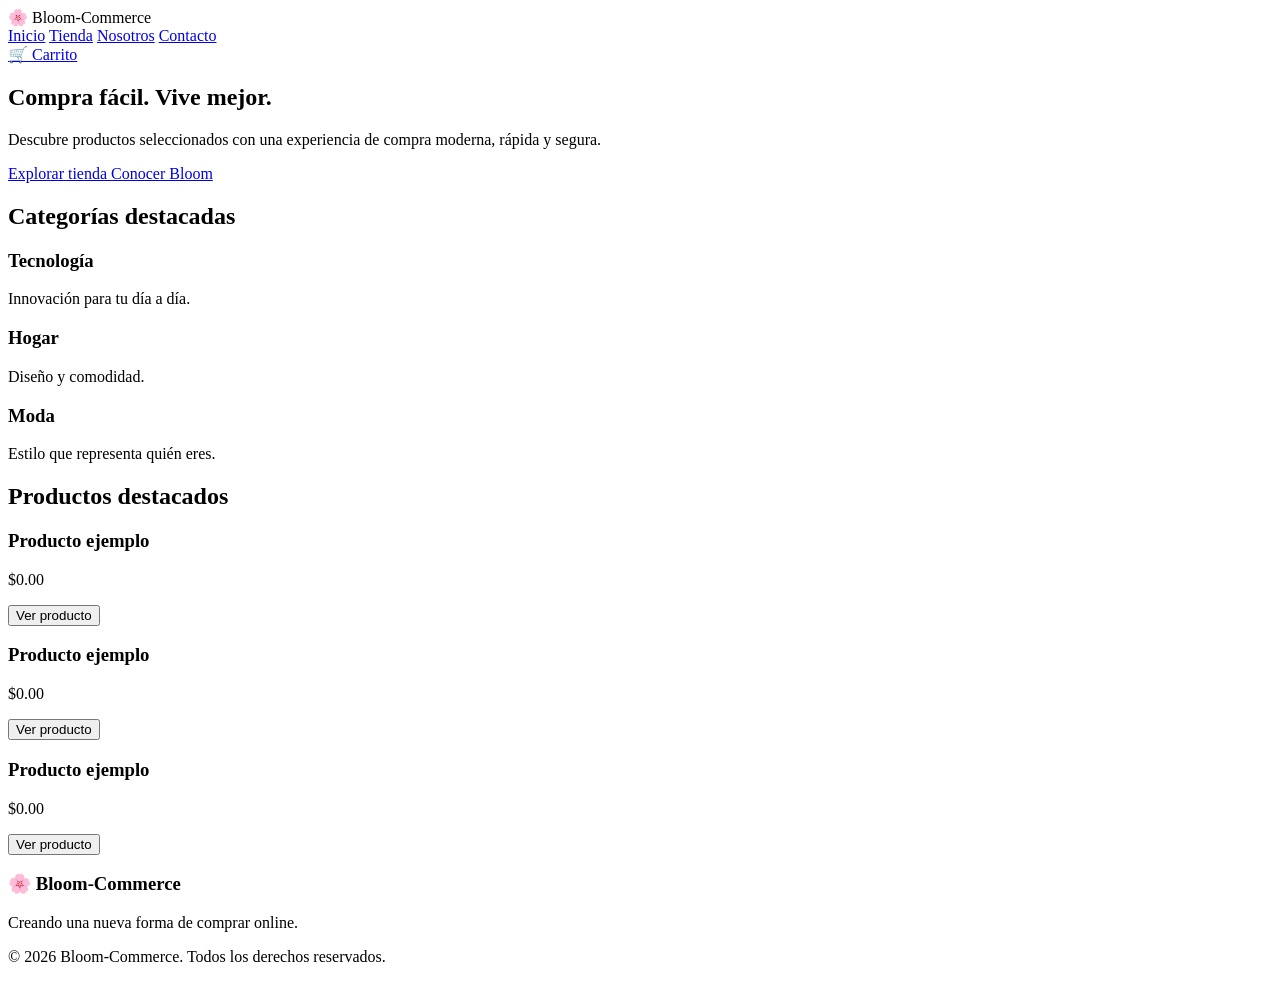
==== index.html @ c32424cb "Crear pagina principal Blomm-Commerce" ====
<!DOCTYPE html>
<html lang="es">
<head>
    <meta charset="UTF-8">
    <meta name="viewport" content="width=device-width, initial-scale=1.0">

    <title>Bloom-Commerce | Tu tienda online</title>
    <meta name="description" content="Bloom-Commerce, una experiencia moderna de compras online.">

    <link rel="stylesheet" href="assets/css/variables.css">
    <link rel="stylesheet" href="assets/css/base.css">
    <link rel="stylesheet" href="assets/css/navbar.css">
    <link rel="stylesheet" href="assets/css/hero.css">
    <link rel="stylesheet" href="assets/css/buttons.css">
    <link rel="stylesheet" href="assets/css/footer.css">
</head>

<body>

<header class="navbar">
    <div class="logo">
        🌸 Bloom-Commerce
    </div>

    <nav>
        <a href="index.html">Inicio</a>
        <a href="tienda.html">Tienda</a>
        <a href="nosotros.html">Nosotros</a>
        <a href="contacto.html">Contacto</a>
    </nav>

    <div class="nav-actions">
        <a href="carrito.html">🛒 Carrito</a>
    </div>
</header>


<main>

<section class="hero">

    <div class="hero-content">

        <h1>
            Compra fácil.
            <span>Vive mejor.</span>
        </h1>

        <p>
            Descubre productos seleccionados con una experiencia
            de compra moderna, rápida y segura.
        </p>

        <div class="hero-buttons">
            <a class="btn-primary" href="tienda.html">
                Explorar tienda
            </a>

            <a class="btn-secondary" href="nosotros.html">
                Conocer Bloom
            </a>
        </div>

    </div>

</section>


<section class="categories">

    <h2>Categorías destacadas</h2>

    <div class="category-grid">

        <div class="category-card">
            <h3>Tecnología</h3>
            <p>Innovación para tu día a día.</p>
        </div>

        <div class="category-card">
            <h3>Hogar</h3>
            <p>Diseño y comodidad.</p>
        </div>

        <div class="category-card">
            <h3>Moda</h3>
            <p>Estilo que representa quién eres.</p>
        </div>

    </div>

</section>


<section class="products-preview">

    <h2>Productos destacados</h2>

    <div class="product-grid">

        <article class="product-card">
            <h3>Producto ejemplo</h3>
            <p>$0.00</p>
            <button>Ver producto</button>
        </article>

        <article class="product-card">
            <h3>Producto ejemplo</h3>
            <p>$0.00</p>
            <button>Ver producto</button>
        </article>

        <article class="product-card">
            <h3>Producto ejemplo</h3>
            <p>$0.00</p>
            <button>Ver producto</button>
        </article>

    </div>

</section>

</main>


<footer class="footer">

    <h3>🌸 Bloom-Commerce</h3>

    <p>
        Creando una nueva forma de comprar online.
    </p>

    <p>
        © 2026 Bloom-Commerce. Todos los derechos reservados.
    </p>

</footer>


<script src="assets/js/app.js"></script>

</body>
</html>
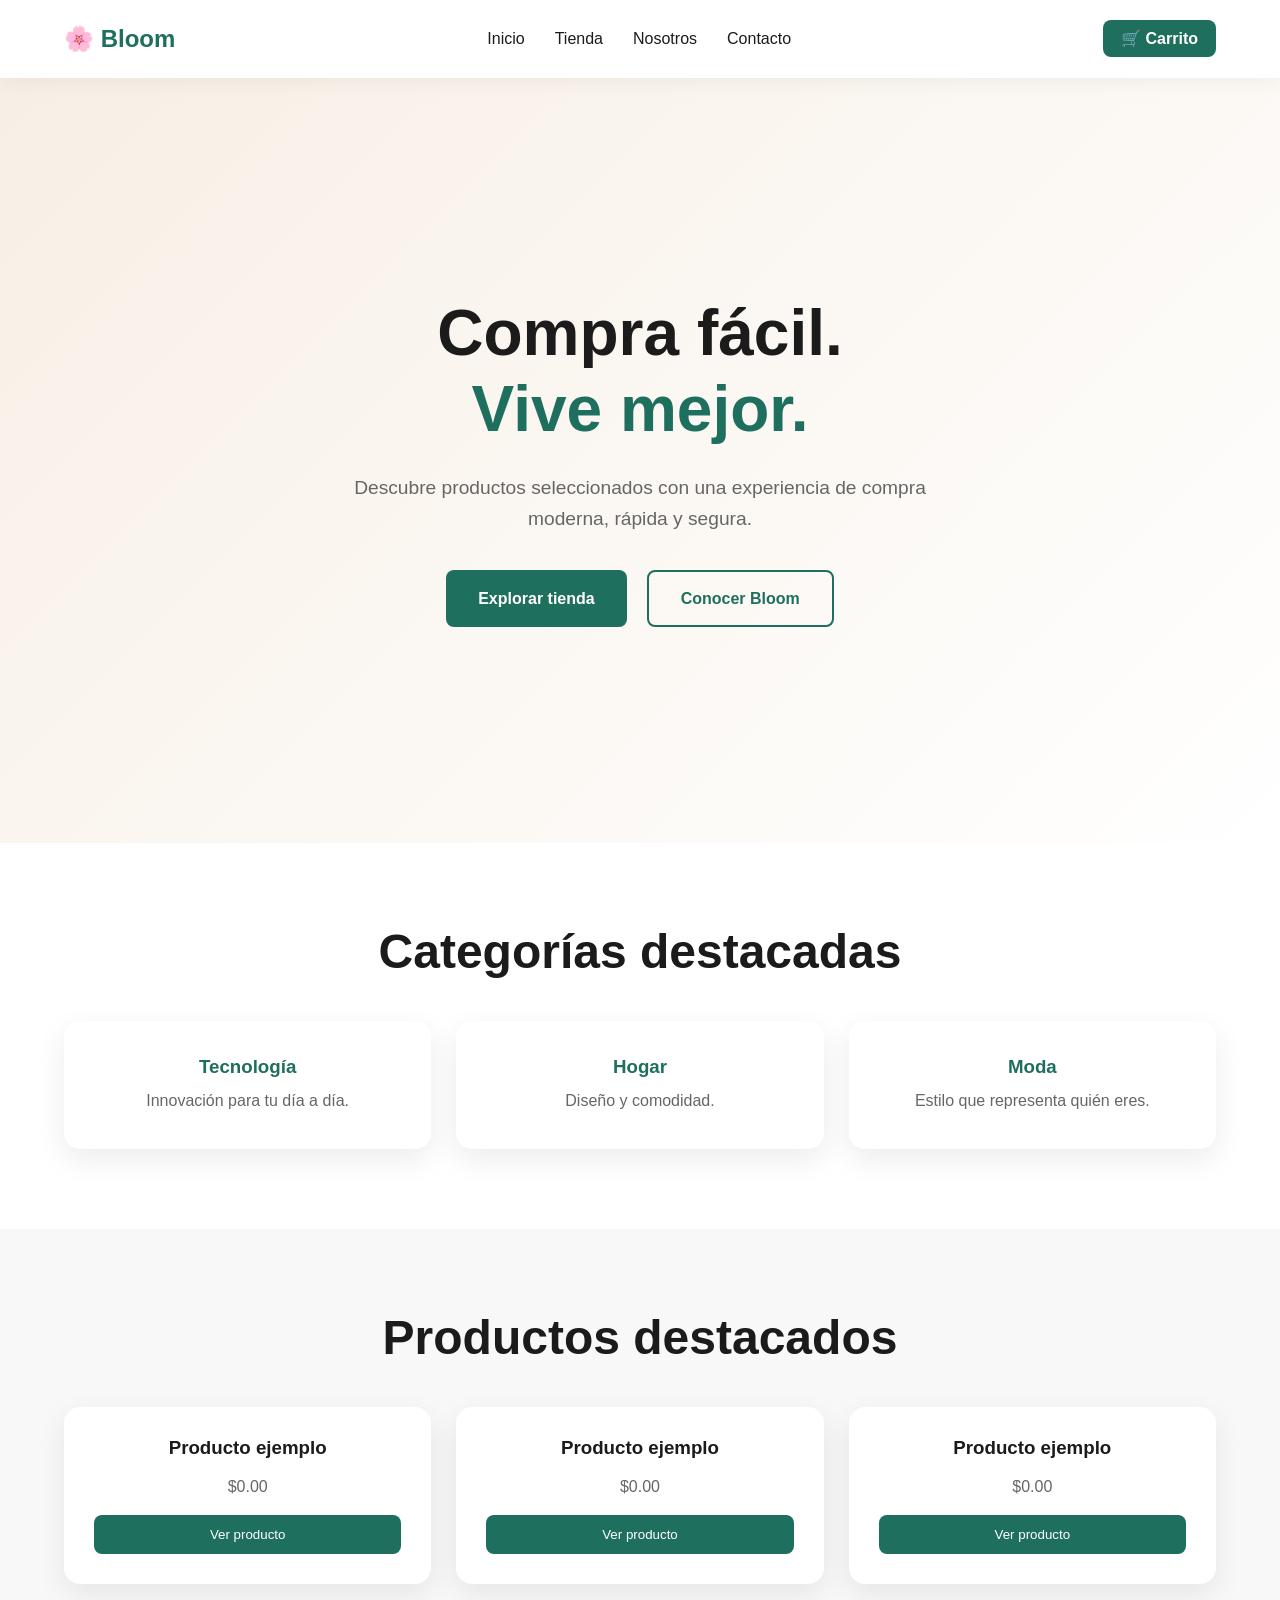
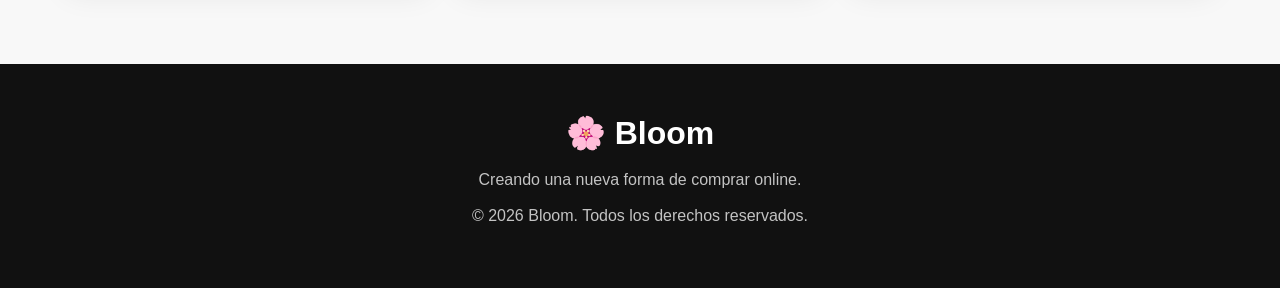
==== commit cbd580b6: "Crear diseño de tienda Bloom" ====
--- a/index.html
+++ b/index.html
@@ -4,14 +4,15 @@
     <meta charset="UTF-8">
     <meta name="viewport" content="width=device-width, initial-scale=1.0">
 
-    <title>Bloom-Commerce | Tu tienda online</title>
-    <meta name="description" content="Bloom-Commerce, una experiencia moderna de compras online.">
+    <title>Bloom | Tu tienda online</title>
+    <meta name="description" content="Bloom, una experiencia moderna de compras online.">
 
     <link rel="stylesheet" href="assets/css/variables.css">
     <link rel="stylesheet" href="assets/css/base.css">
     <link rel="stylesheet" href="assets/css/navbar.css">
     <link rel="stylesheet" href="assets/css/hero.css">
     <link rel="stylesheet" href="assets/css/buttons.css">
+    <link rel="stylesheet" href="assets/css/store.css">
     <link rel="stylesheet" href="assets/css/footer.css">
 </head>
 
@@ -19,7 +20,7 @@
 
 <header class="navbar">
     <div class="logo">
-        🌸 Bloom-Commerce
+        🌸 Bloom
     </div>
 
     <nav>
@@ -125,14 +126,14 @@
 
 <footer class="footer">
 
-    <h3>🌸 Bloom-Commerce</h3>
+    <h3>🌸 Bloom</h3>
 
     <p>
         Creando una nueva forma de comprar online.
     </p>
 
     <p>
-        © 2026 Bloom-Commerce. Todos los derechos reservados.
+        © 2026 Bloom. Todos los derechos reservados.
     </p>
 
 </footer>
--- a/assets/css/variables.css
+++ b/assets/css/variables.css
@@ -0,0 +1,42 @@
+:root {
+
+    /* Colores principales Bloom-Commerce */
+    --primary-color: #1f6f5f;
+    --secondary-color: #d8b36a;
+    --accent-color: #f7efe5;
+
+    --background-color: #ffffff;
+    --surface-color: #f8f8f8;
+
+    --text-color: #1b1b1b;
+    --text-light: #666666;
+
+    /* Estados */
+    --success-color: #2e8b57;
+    --danger-color: #c0392b;
+
+
+    /* Tipografía */
+    --font-main: "Inter", Arial, sans-serif;
+
+
+    /* Tamaños */
+    --container-width: 1200px;
+
+
+    /* Bordes */
+    --radius-small: 8px;
+    --radius-medium: 16px;
+    --radius-large: 24px;
+
+
+    /* Sombras */
+    --shadow-soft:
+        0 10px 30px rgba(0,0,0,0.08);
+
+
+    /* Transiciones */
+    --transition:
+        all 0.3s ease;
+
+}
--- a/assets/css/base.css
+++ b/assets/css/base.css
@@ -0,0 +1,146 @@
+/* =========================
+   BLOOM-COMMERCE
+   Base Styles
+========================= */
+
+
+/* Reset básico */
+
+* {
+    margin: 0;
+    padding: 0;
+    box-sizing: border-box;
+}
+
+
+html {
+    scroll-behavior: smooth;
+}
+
+
+body {
+
+    font-family: var(--font-main);
+
+    background: var(--background-color);
+
+    color: var(--text-color);
+
+    line-height: 1.6;
+
+}
+
+
+/* Contenedor general */
+
+.container {
+
+    width: min(90%, var(--container-width));
+
+    margin: auto;
+
+}
+
+
+/* Textos */
+
+h1,
+h2,
+h3 {
+
+    line-height: 1.2;
+
+    font-weight: 700;
+
+}
+
+
+h1 {
+
+    font-size: clamp(2.5rem, 5vw, 4.5rem);
+
+}
+
+
+h2 {
+
+    font-size: clamp(2rem, 4vw, 3rem);
+
+}
+
+
+p {
+
+    color: var(--text-light);
+
+}
+
+
+/* Enlaces */
+
+a {
+
+    text-decoration: none;
+
+    color: inherit;
+
+    transition: var(--transition);
+
+}
+
+
+/* Botones generales */
+
+button {
+
+    border: none;
+
+    cursor: pointer;
+
+    font-family: inherit;
+
+}
+
+
+/* Imágenes */
+
+img {
+
+    max-width: 100%;
+
+    display: block;
+
+}
+
+
+/* Secciones */
+
+section {
+
+    padding: 80px 5%;
+
+}
+
+
+/* Tarjetas */
+
+.card {
+
+    background: white;
+
+    border-radius: var(--radius-medium);
+
+    box-shadow: var(--shadow-soft);
+
+    padding: 25px;
+
+    transition: var(--transition);
+
+}
+
+
+.card:hover {
+
+    transform: translateY(-5px);
+
+}
--- a/assets/css/navbar.css
+++ b/assets/css/navbar.css
@@ -0,0 +1,146 @@
+/* =========================
+   BLOOM-COMMERCE
+   Navbar Styles
+========================= */
+
+
+.navbar {
+
+    width: 100%;
+
+    display: flex;
+
+    justify-content: space-between;
+
+    align-items: center;
+
+    padding: 20px 5%;
+
+    background: rgba(255,255,255,0.9);
+
+    backdrop-filter: blur(10px);
+
+    position: sticky;
+
+    top: 0;
+
+    z-index: 1000;
+
+    box-shadow: 0 4px 20px rgba(0,0,0,0.05);
+
+}
+
+
+/* Logo */
+
+.logo {
+
+    font-size: 1.5rem;
+
+    font-weight: 800;
+
+    color: var(--primary-color);
+
+}
+
+
+/* Menú */
+
+.navbar nav {
+
+    display: flex;
+
+    gap: 30px;
+
+}
+
+
+.navbar nav a {
+
+    color: var(--text-color);
+
+    font-weight: 500;
+
+    position: relative;
+
+}
+
+
+.navbar nav a::after {
+
+    content: "";
+
+    position: absolute;
+
+    left: 0;
+
+    bottom: -6px;
+
+    width: 0;
+
+    height: 2px;
+
+    background: var(--secondary-color);
+
+    transition: var(--transition);
+
+}
+
+
+.navbar nav a:hover::after {
+
+    width: 100%;
+
+}
+
+
+/* Acciones */
+
+.nav-actions a {
+
+    background: var(--primary-color);
+
+    color: white;
+
+    padding: 10px 18px;
+
+    border-radius: var(--radius-small);
+
+    font-weight: 600;
+
+}
+
+
+.nav-actions a:hover {
+
+    opacity: 0.85;
+
+}
+
+
+/* Responsive */
+
+@media(max-width:768px){
+
+
+    .navbar {
+
+        flex-direction: column;
+
+        gap: 20px;
+
+    }
+
+
+    .navbar nav {
+
+        flex-wrap: wrap;
+
+        justify-content: center;
+
+        gap: 15px;
+
+    }
+
+
+}
--- a/assets/css/hero.css
+++ b/assets/css/hero.css
@@ -0,0 +1,188 @@
+/* =========================
+   BLOOM-COMMERCE
+   Hero Section
+========================= */
+
+
+.hero {
+
+    min-height: 85vh;
+
+    display: flex;
+
+    align-items: center;
+
+    justify-content: center;
+
+    text-align: center;
+
+    background:
+    linear-gradient(
+        135deg,
+        var(--accent-color),
+        #ffffff
+    );
+
+}
+
+
+.hero-content {
+
+    max-width: 800px;
+
+}
+
+
+.hero h1 {
+
+    color: var(--text-color);
+
+    margin-bottom: 25px;
+
+}
+
+
+.hero h1 span {
+
+    color: var(--primary-color);
+
+    display: block;
+
+}
+
+
+.hero p {
+
+    font-size: 1.2rem;
+
+    max-width: 650px;
+
+    margin: 0 auto 35px;
+
+}
+
+
+/* Botones del hero */
+
+.hero-buttons {
+
+    display: flex;
+
+    justify-content: center;
+
+    gap: 20px;
+
+    flex-wrap: wrap;
+
+}
+
+
+/* Categorías */
+
+.categories {
+
+    text-align: center;
+
+}
+
+
+.category-grid {
+
+    margin-top: 40px;
+
+    display: grid;
+
+    grid-template-columns: repeat(
+        auto-fit,
+        minmax(250px,1fr)
+    );
+
+    gap: 25px;
+
+}
+
+
+.category-card {
+
+    padding: 35px 25px;
+
+    background: white;
+
+    border-radius: var(--radius-medium);
+
+    box-shadow: var(--shadow-soft);
+
+    transition: var(--transition);
+
+}
+
+
+.category-card:hover {
+
+    transform: translateY(-8px);
+
+}
+
+
+.category-card h3 {
+
+    color: var(--primary-color);
+
+    margin-bottom: 10px;
+
+}
+
+
+/* Productos */
+
+.products-preview {
+
+    background: var(--surface-color);
+
+    text-align: center;
+
+}
+
+
+.product-grid {
+
+    margin-top: 40px;
+
+    display: grid;
+
+    grid-template-columns: repeat(
+        auto-fit,
+        minmax(250px,1fr)
+    );
+
+    gap: 25px;
+
+}
+
+
+.product-card {
+
+    background:white;
+
+    padding:30px;
+
+    border-radius:var(--radius-medium);
+
+    box-shadow:var(--shadow-soft);
+
+}
+
+
+.product-card button {
+
+    margin-top:20px;
+
+    padding:12px 20px;
+
+    background:var(--primary-color);
+
+    color:white;
+
+    border-radius:var(--radius-small);
+
+}
--- a/assets/css/buttons.css
+++ b/assets/css/buttons.css
@@ -0,0 +1,96 @@
+/* =========================
+   BLOOM
+   Button Styles
+========================= */
+
+
+/* Botón principal */
+
+.btn-primary {
+
+    display: inline-flex;
+
+    align-items: center;
+
+    justify-content: center;
+
+    padding: 14px 32px;
+
+    background: var(--primary-color);
+
+    color: white;
+
+    border-radius: var(--radius-small);
+
+    font-weight: 600;
+
+    transition: var(--transition);
+
+}
+
+
+.btn-primary:hover {
+
+    transform: translateY(-3px);
+
+    box-shadow: var(--shadow-soft);
+
+}
+
+
+/* Botón secundario */
+
+.btn-secondary {
+
+    display: inline-flex;
+
+    align-items: center;
+
+    justify-content: center;
+
+    padding: 14px 32px;
+
+    background: transparent;
+
+    color: var(--primary-color);
+
+    border: 2px solid var(--primary-color);
+
+    border-radius: var(--radius-small);
+
+    font-weight: 600;
+
+    transition: var(--transition);
+
+}
+
+
+.btn-secondary:hover {
+
+    background: var(--primary-color);
+
+    color: white;
+
+}
+
+
+/* Botones generales */
+
+.btn {
+
+    padding: 12px 24px;
+
+    border-radius: var(--radius-small);
+
+    font-weight: 600;
+
+    transition: var(--transition);
+
+}
+
+
+.btn:hover {
+
+    transform: translateY(-2px);
+
+}
--- a/assets/css/store.css
+++ b/assets/css/store.css
@@ -0,0 +1,112 @@
+/* =========================
+   BLOOM
+   Store Styles
+========================= */
+
+
+/* Encabezado tienda */
+
+.store-header {
+
+    text-align: center;
+
+    padding: 80px 5% 40px;
+
+}
+
+
+.store-header h1 {
+
+    color: var(--primary-color);
+
+    margin-bottom: 15px;
+
+}
+
+
+.store-header p {
+
+    font-size: 1.1rem;
+
+}
+
+
+
+/* Herramientas de búsqueda */
+
+.shop-tools {
+
+    display: flex;
+
+    justify-content: center;
+
+    gap: 20px;
+
+    flex-wrap: wrap;
+
+    padding: 20px 5%;
+
+}
+
+
+.shop-tools input,
+.shop-tools select {
+
+    padding: 14px 18px;
+
+    border: 1px solid #ddd;
+
+    border-radius: var(--radius-small);
+
+    font-size: 1rem;
+
+    min-width: 250px;
+
+}
+
+
+
+/* Tarjetas productos */
+
+.product-card {
+
+    display: flex;
+
+    flex-direction: column;
+
+    gap: 15px;
+
+}
+
+
+.product-card h3 {
+
+    color: var(--text-color);
+
+}
+
+
+.product-card strong {
+
+    color: var(--primary-color);
+
+    font-size: 1.3rem;
+
+}
+
+
+.product-card button {
+
+    margin-top: auto;
+
+}
+
+
+
+/* Animación */
+
+.product-card:hover {
+
+    transform: translateY(-8px);
+
+}
--- a/assets/css/footer.css
+++ b/assets/css/footer.css
@@ -0,0 +1,66 @@
+/* =========================
+   BLOOM
+   Footer Styles
+========================= */
+
+
+.footer {
+
+    background: #111;
+
+    color: white;
+
+    text-align: center;
+
+    padding: 50px 5%;
+
+}
+
+
+.footer h3 {
+
+    font-size: 2rem;
+
+    margin-bottom: 15px;
+
+    color: white;
+
+}
+
+
+.footer p {
+
+    color: rgba(255,255,255,0.75);
+
+    margin: 10px 0;
+
+}
+
+
+/* Links futuros del footer */
+
+.footer a {
+
+    color: white;
+
+}
+
+
+.footer a:hover {
+
+    color: var(--secondary-color);
+
+}
+
+
+/* Responsive */
+
+@media(max-width:768px){
+
+    .footer {
+
+        padding: 40px 20px;
+
+    }
+
+}
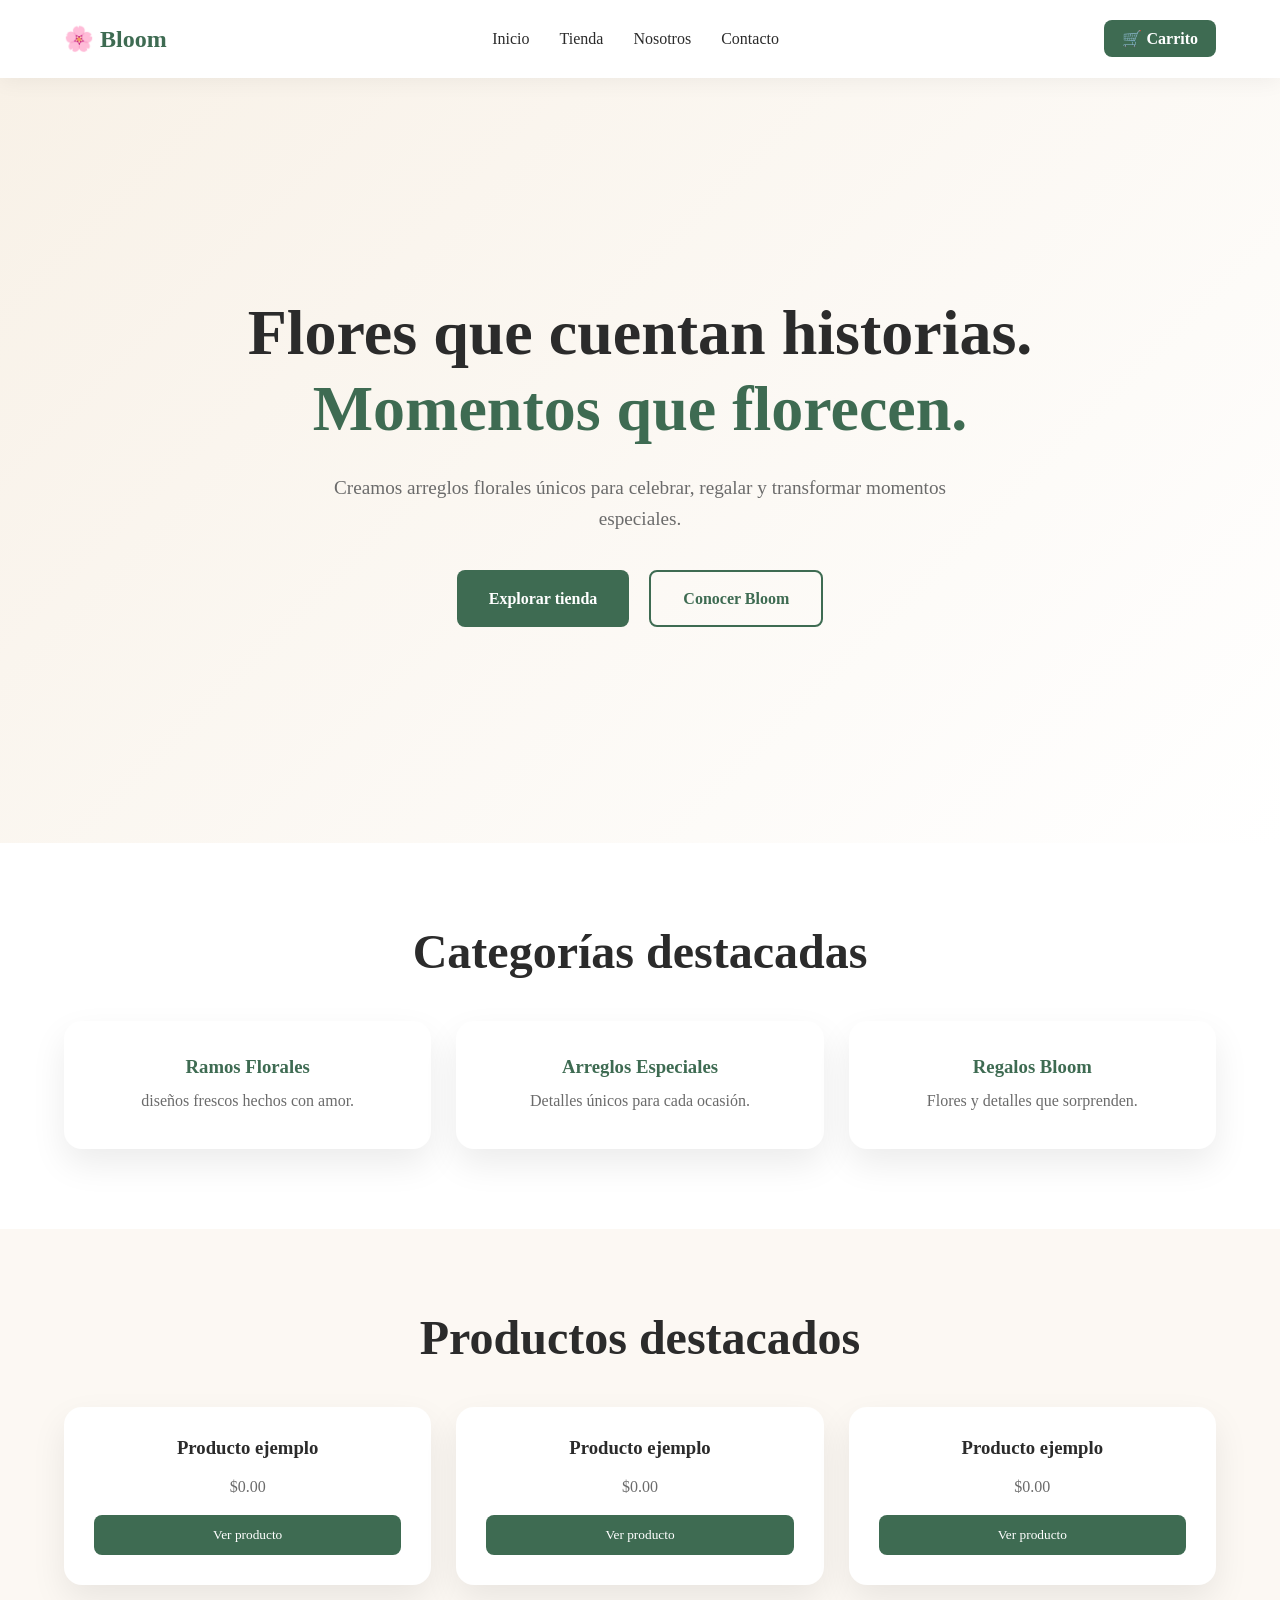
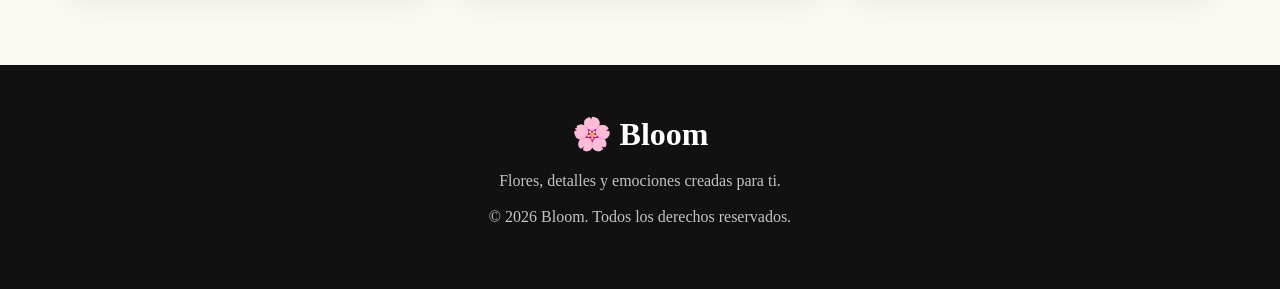
==== commit a1bedaf7: "Actualizar identidad Bloom Floristeria" ====
--- a/index.html
+++ b/index.html
@@ -43,13 +43,12 @@
     <div class="hero-content">
 
         <h1>
-            Compra fácil.
-            <span>Vive mejor.</span>
+            Flores que cuentan historias.
+            <span>Momentos que florecen.</span>
         </h1>
 
         <p>
-            Descubre productos seleccionados con una experiencia
-            de compra moderna, rápida y segura.
+            Creamos arreglos florales únicos para celebrar, regalar y transformar momentos especiales.
         </p>
 
         <div class="hero-buttons">
@@ -74,18 +73,18 @@
     <div class="category-grid">
 
         <div class="category-card">
-            <h3>Tecnología</h3>
-            <p>Innovación para tu día a día.</p>
+            <h3>Ramos Florales</h3>
+            <p>diseños frescos hechos con amor.</p>
         </div>
 
         <div class="category-card">
-            <h3>Hogar</h3>
-            <p>Diseño y comodidad.</p>
+            <h3>Arreglos Especiales</h3>
+            <p>Detalles únicos para cada ocasión.</p>
         </div>
 
         <div class="category-card">
-            <h3>Moda</h3>
-            <p>Estilo que representa quién eres.</p>
+            <h3>Regalos Bloom</h3>
+            <p>Flores y detalles que sorprenden.</p>
         </div>
 
     </div>
@@ -129,7 +128,7 @@
     <h3>🌸 Bloom</h3>
 
     <p>
-        Creando una nueva forma de comprar online.
+        Flores, detalles y emociones creadas para ti.
     </p>
 
     <p>
--- a/assets/css/variables.css
+++ b/assets/css/variables.css
@@ -1,42 +1,44 @@
 :root {
 
-    /* Colores principales Bloom-Commerce */
-    --primary-color: #1f6f5f;
-    --secondary-color: #d8b36a;
-    --accent-color: #f7efe5;
+    /* Identidad Bloom Floristería */
+    --primary-color: #3E6B52;
+    --secondary-color: #D9A5A5;
+    --accent-color: #F8F1E7;
+    --gold-color: #C9A45C;
 
-    --background-color: #ffffff;
-    --surface-color: #f8f8f8;
+    --background-color: #FFFFFF;
+    --surface-color: #FCF8F3;
 
-    --text-color: #1b1b1b;
-    --text-light: #666666;
+    --text-color: #2B2B2B;
+    --text-light: #6B6B6B;
+
 
     /* Estados */
-    --success-color: #2e8b57;
-    --danger-color: #c0392b;
+    --success-color: #4F8A5B;
+    --danger-color: #B85C5C;
 
 
     /* Tipografía */
-    --font-main: "Inter", Arial, sans-serif;
+    --font-main: "Cormorant Garamond", "Playfair Display", Georgia, serif;
 
 
-    /* Tamaños */
+    /* Contenedor */
     --container-width: 1200px;
 
 
     /* Bordes */
     --radius-small: 8px;
-    --radius-medium: 16px;
-    --radius-large: 24px;
+    --radius-medium: 18px;
+    --radius-large: 30px;
 
 
     /* Sombras */
     --shadow-soft:
-        0 10px 30px rgba(0,0,0,0.08);
+    0 15px 35px rgba(0,0,0,0.08);
 
 
-    /* Transiciones */
+    /* Animaciones */
     --transition:
-        all 0.3s ease;
+    all 0.35s ease;
 
 }
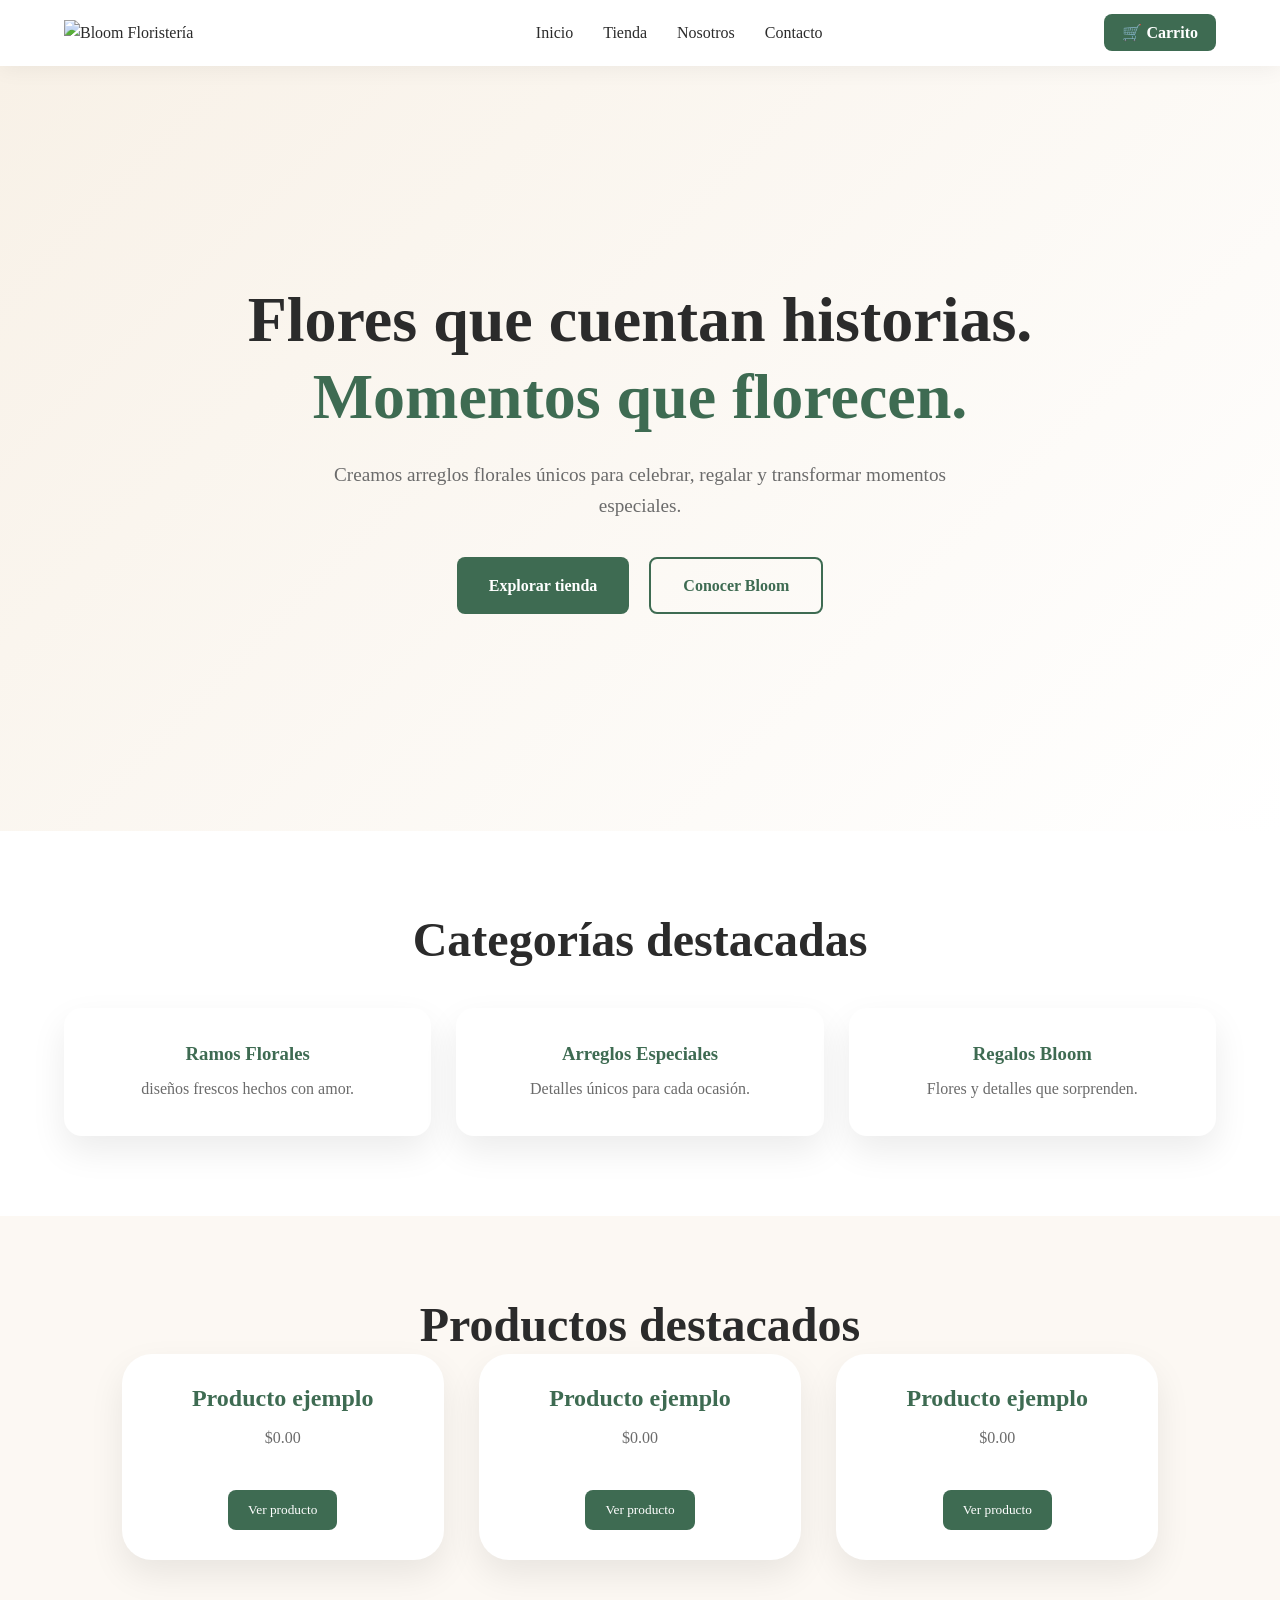
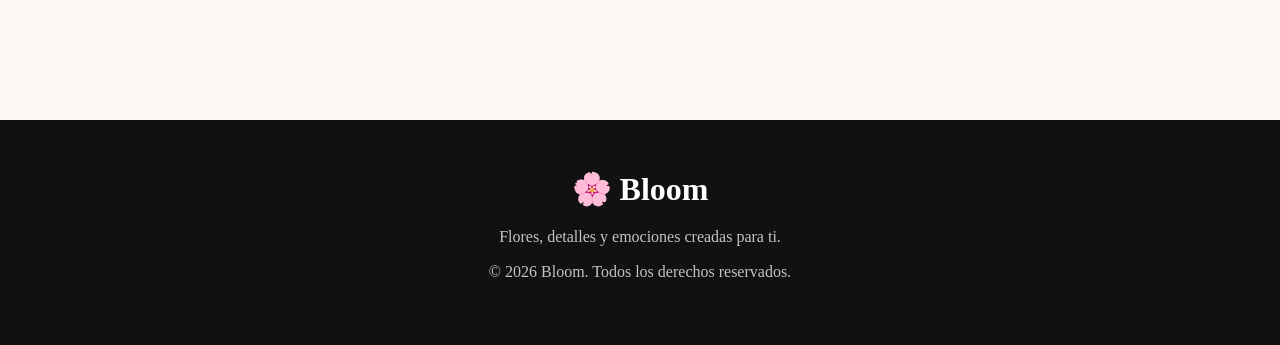
==== commit e924cd50: "Agregar logo profesional Bloom" ====
--- a/index.html
+++ b/index.html
@@ -20,7 +20,7 @@
 
 <header class="navbar">
     <div class="logo">
-        🌸 Bloom
+        <img src="assets/img/logo.svg" alt="Bloom Floristería">
     </div>
 
     <nav>
--- a/assets/css/navbar.css
+++ b/assets/css/navbar.css
@@ -35,11 +35,20 @@
 
 .logo {
 
-    font-size: 1.5rem;
+    display: flex;
 
-    font-weight: 800;
+    align-items: center;
 
-    color: var(--primary-color);
+}
+
+
+.logo img {
+
+    width: 190px;
+
+    height: auto;
+
+    display: block;
 
 }
 
@@ -142,5 +151,13 @@
 
     }
 
+@media(max-width:768px){
 
+    .logo img {
+
+        width: 160px;
+
+    }
+
+}
 }
--- a/assets/css/store.css
+++ b/assets/css/store.css
@@ -1,22 +1,26 @@
 /* =========================
-   BLOOM
-   Store Styles
+   BLOOM FLORISTERÍA
+   Store Boutique Styles
 ========================= */
 
 
-/* Encabezado tienda */
+/* Encabezado */
 
 .store-header {
 
     text-align: center;
 
-    padding: 80px 5% 40px;
+    padding: 90px 5% 50px;
+
+    background: var(--accent-color);
 
 }
 
 
 .store-header h1 {
 
+    font-size: clamp(2.5rem,5vw,4rem);
+
     color: var(--primary-color);
 
     margin-bottom: 15px;
@@ -26,13 +30,13 @@
 
 .store-header p {
 
-    font-size: 1.1rem;
-
-}
-
-
-
-/* Herramientas de búsqueda */
+    font-size: 1.2rem;
+
+}
+
+
+
+/* Buscador */
 
 .shop-tools {
 
@@ -42,9 +46,9 @@
 
     gap: 20px;
 
+    padding: 40px 5%;
+
     flex-wrap: wrap;
-
-    padding: 20px 5%;
 
 }
 
@@ -52,61 +56,150 @@
 .shop-tools input,
 .shop-tools select {
 
-    padding: 14px 18px;
+    width: 280px;
+
+    padding: 15px 20px;
+
+    border-radius: var(--radius-small);
 
     border: 1px solid #ddd;
 
-    border-radius: var(--radius-small);
+    background: white;
 
     font-size: 1rem;
 
-    min-width: 250px;
-
-}
-
-
-
-/* Tarjetas productos */
+}
+
+
+
+/* Grid productos */
+
+.product-grid {
+
+    width: min(90%, var(--container-width));
+
+    margin: auto;
+
+    display: grid;
+
+    grid-template-columns: repeat(
+        auto-fit,
+        minmax(280px,1fr)
+    );
+
+    gap: 35px;
+
+    padding-bottom: 80px;
+
+}
+
+
+
+/* Tarjeta floral */
 
 .product-card {
 
-    display: flex;
-
-    flex-direction: column;
-
-    gap: 15px;
-
-}
+    background: white;
+
+    border-radius: var(--radius-large);
+
+    overflow: hidden;
+
+    padding: 30px;
+
+    text-align: center;
+
+    box-shadow: var(--shadow-soft);
+
+    transition: var(--transition);
+
+}
+
+
+.product-card:hover {
+
+    transform: translateY(-10px);
+
+}
+
+
+
+/* Imagen temporal */
+
+.product-image {
+
+    height: 220px;
+
+    display:flex;
+
+    align-items:center;
+
+    justify-content:center;
+
+    font-size: 90px;
+
+    background: var(--accent-color);
+
+    border-radius: var(--radius-medium);
+
+    margin-bottom: 25px;
+
+}
+
 
 
 .product-card h3 {
 
-    color: var(--text-color);
-
-}
+    color: var(--primary-color);
+
+    font-size: 1.5rem;
+
+    margin-bottom: 12px;
+
+}
+
+
+
+.product-card p {
+
+    margin-bottom: 20px;
+
+}
+
 
 
 .product-card strong {
 
-    color: var(--primary-color);
-
-    font-size: 1.3rem;
-
-}
-
-
-.product-card button {
-
-    margin-top: auto;
-
-}
-
-
-
-/* Animación */
-
-.product-card:hover {
-
-    transform: translateY(-8px);
+    display:block;
+
+    color: var(--gold-color);
+
+    font-size:1.4rem;
+
+    margin-bottom:20px;
+
+}
+
+
+
+/* Botón */
+
+.product-card .btn-primary {
+
+    width:100%;
+
+}
+
+
+
+/* Responsive */
+
+@media(max-width:600px){
+
+    .product-grid {
+
+        grid-template-columns:1fr;
+
+    }
 
 }
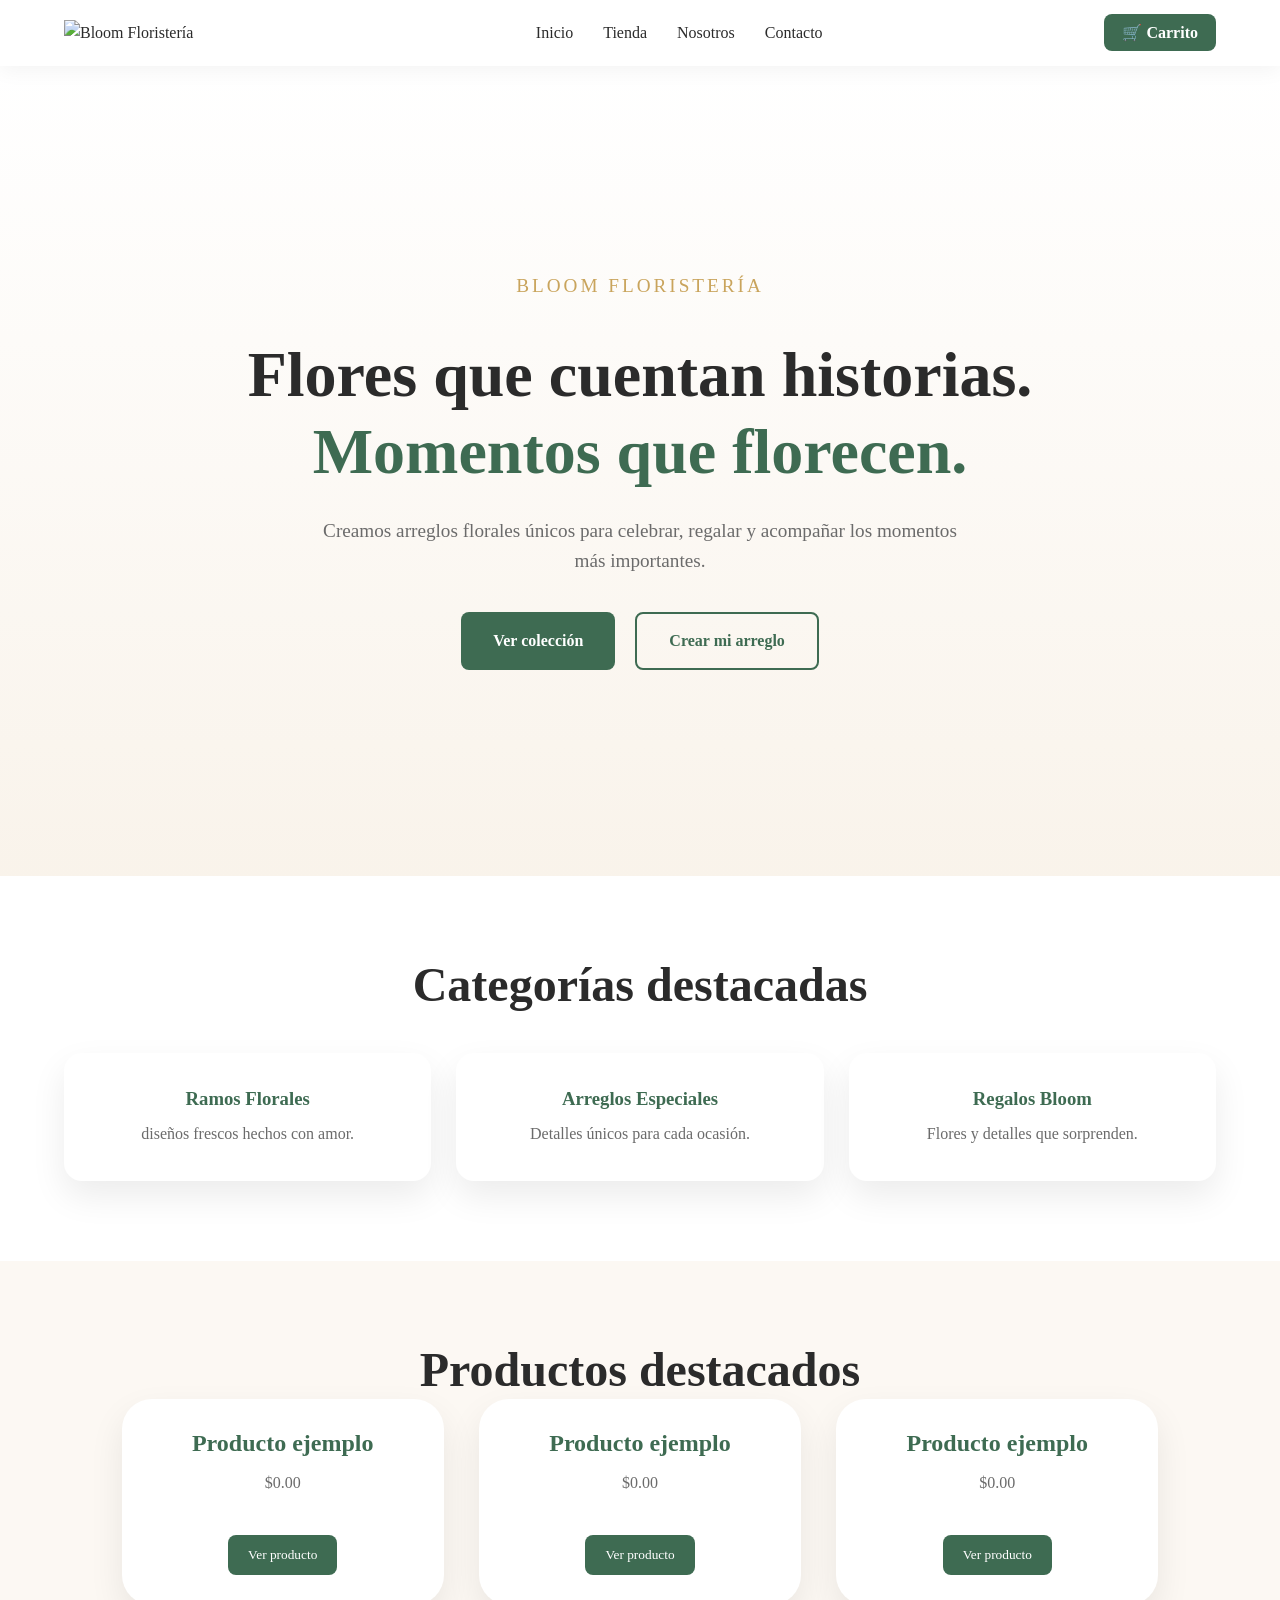
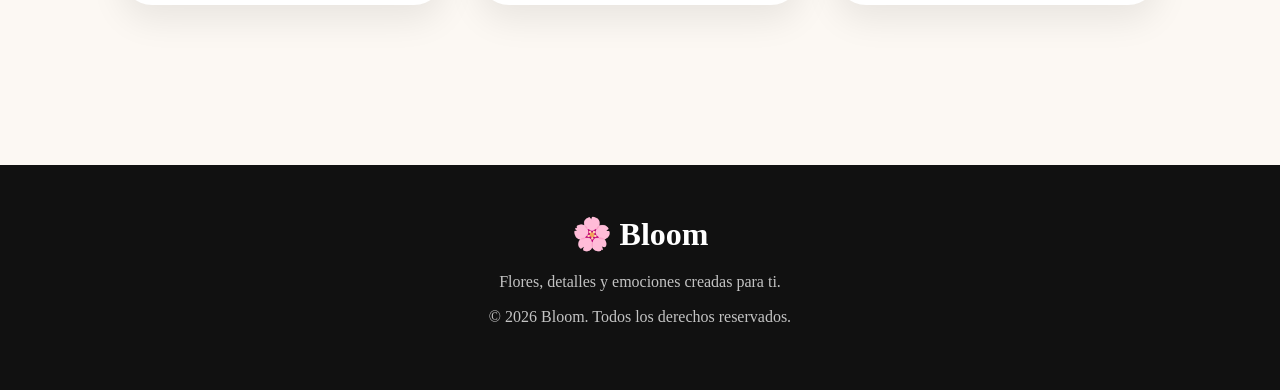
==== commit 8326593f: "Crear hero premium Bloom Floristeria" ====
--- a/index.html
+++ b/index.html
@@ -42,23 +42,30 @@
 
     <div class="hero-content">
 
+        <p class="hero-brand">
+            Bloom Floristería
+        </p>
+
         <h1>
             Flores que cuentan historias.
             <span>Momentos que florecen.</span>
         </h1>
 
         <p>
-            Creamos arreglos florales únicos para celebrar, regalar y transformar momentos especiales.
+            Creamos arreglos florales únicos para celebrar,
+            regalar y acompañar los momentos más importantes.
         </p>
 
         <div class="hero-buttons">
+
             <a class="btn-primary" href="tienda.html">
-                Explorar tienda
+                Ver colección
             </a>
 
-            <a class="btn-secondary" href="nosotros.html">
-                Conocer Bloom
+            <a class="btn-secondary" href="#">
+                Crear mi arreglo
             </a>
+
         </div>
 
     </div>
--- a/assets/css/hero.css
+++ b/assets/css/hero.css
@@ -6,7 +6,7 @@
 
 .hero {
 
-    min-height: 85vh;
+    min-height: 90vh;
 
     display: flex;
 
@@ -16,14 +16,23 @@
 
     text-align: center;
 
+    position: relative;
+
     background:
+
     linear-gradient(
-        135deg,
-        var(--accent-color),
-        #ffffff
-    );
-
-}
+        rgba(255,255,255,0.75),
+        rgba(248,241,231,0.85)
+    ),
+
+    url("../img/hero/bloom-hero.jpg");
+
+    background-size: cover;
+
+    background-position: center;
+
+}
+
 
 
 .hero-content {
@@ -32,6 +41,19 @@
 
 }
 
+.hero-brand {
+
+    color: var(--gold-color);
+
+    letter-spacing: 3px;
+
+    text-transform: uppercase;
+
+    font-size: 0.9rem;
+
+    margin-bottom: 20px;
+
+}
 
 .hero h1 {
 
